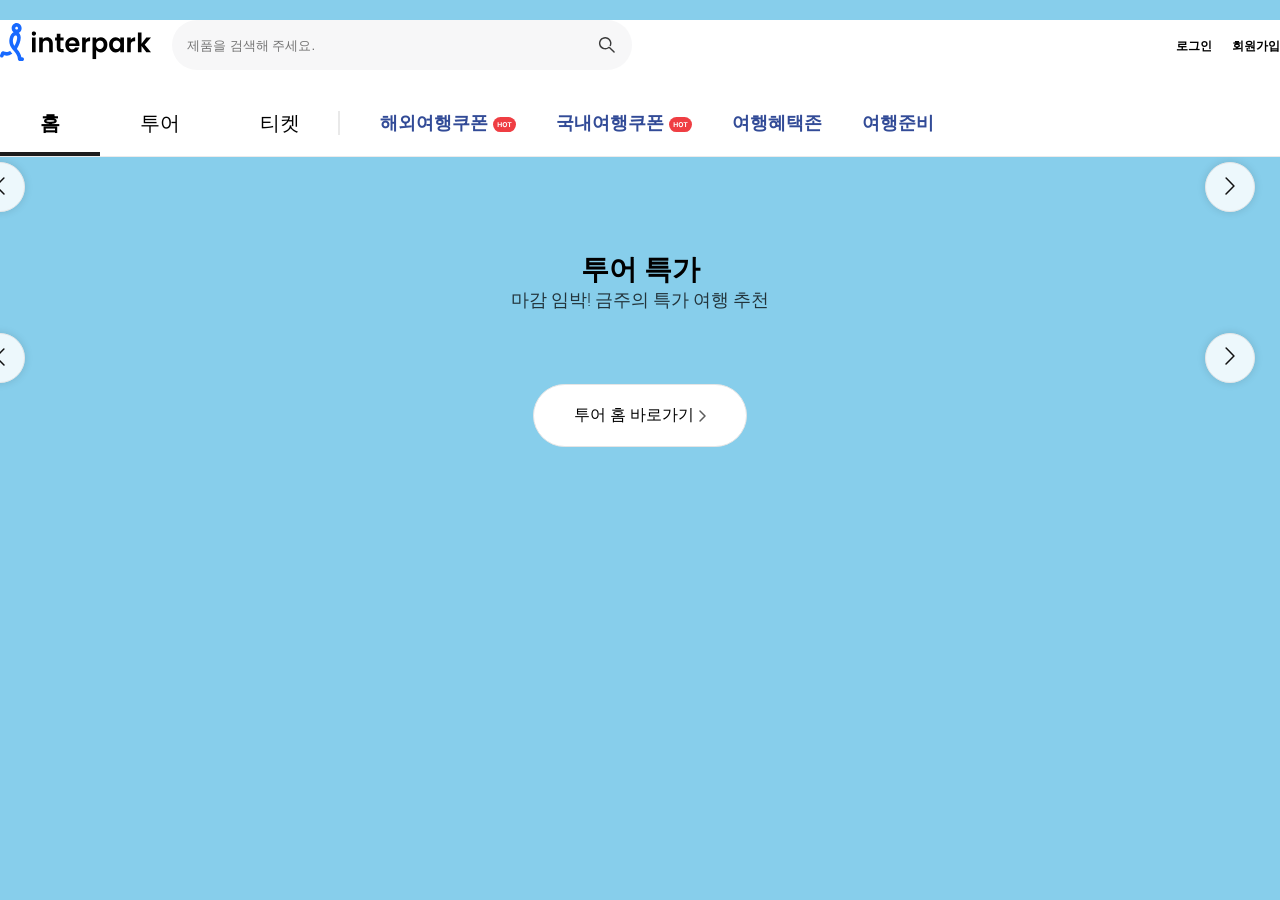
==== public/index.html @ 68030ad2 "[feat] 반응형 작업" ====
<!DOCTYPE html>
<html lang="ko">
  <head>
    <meta charset="UTF-8" />
    <meta name="viewport" content="width=device-width, initial-scale=1.0" />
    <title>나의 til</title>
    <!-- 외부 라이브러리 -->
    <link
      rel="stylesheet"
      href="https://necolas.github.io/normalize.css/8.0.1/normalize.css"
    />
    <link
      rel="stylesheet"
      href="https://cdn.jsdelivr.net/npm/swiper@11/swiper-bundle.min.css"
    />
    <script src="https://cdn.jsdelivr.net/npm/swiper@11/swiper-bundle.min.js"></script>

    <link rel="stylesheet" href="css/common.css" />
    <link rel="stylesheet" href="css/header.css" />
    <link rel="stylesheet" href="css/banner.css" />
    <link rel="stylesheet" href="css/tour.css" />
    <!-- <link rel="stylesheet" href="css/box.css" /> -->
    <!-- js 초기 코드 -->
    <script src="js/index.js"></script>
    <script src="js/header.js"></script>
    <script src="js/banner.js"></script>
    <script src="js/tour.js"></script>
  </head>
  <body>
    <!-- <div class="box_wrap">
      <div class="box"></div>
    </div> -->
    <!-- 전체 레이아웃 -->
    <div class="wrap">
      <!-- 상단 -->
      <header class="header">
        <div class="layout">
          <!-- 상단의 위 -->
          <div class="header_top">
            <div class="header_top_left">
              <!-- 로고 -->
              <div class="logo">
                <a href="http://www.interpark.com" target="_blank">
                  <img src="images/logo.svg" alt="로고" title="인터파크" />
                </a>
              </div>
              <!-- 제품 검색 -->
              <div class="search">
                <!-- 제품 검색 API 연동 -->
                <form class="search_form">
                  <input
                    class="search_form_word"
                    type="text"
                    placeholder="제품을 검색해 주세요."
                  />
                  <input
                    class="search_form_button"
                    type="submit"
                    value="검색"
                  />
                </form>
              </div>
            </div>
            <div class="header_top_right">
              <ul class="member">
                <li><a href="#">로그인</a></li>
                <li><a href="#">회원가입</a></li>
              </ul>
            </div>
          </div>
          <!-- 상단의 아래 -->
          <div class="header_bottom">
            <div class="header_bottom_nav">
              <ul class="nav">
                <li><a href="#" class="focus">홈</a></li>
                <li><a href="#">투어</a></li>
                <li><a href="#">티켓</a></li>
              </ul>
            </div>
            <div class="header_bottom_eventmenu">
              <ul class="coupon">
                <li>
                  <a href="#">
                    해외여행쿠폰
                    <img
                      src="images/badge_hot.svg"
                      alt="해외여행쿠폰"
                      title="해외여행쿠폰"
                    />
                  </a>
                </li>
                <li>
                  <a href="#">
                    국내여행쿠폰
                    <img
                      src="images/badge_hot.svg"
                      alt="국내여행쿠폰"
                      title="국내여행쿠폰"
                    />
                  </a>
                </li>
                <li><a href="#">여행혜택존</a></li>
                <li><a href="#">여행준비</a></li>
              </ul>
            </div>
          </div>
        </div>
      </header>
      <!-- 메인 -->
      <main>
        <div class="layout">
          <!-- Banner -->
          <div class="banner">
            <!-- 절대로 swiper 단어는 고치지 않는다 -->
            <div class="swiper sw_banner">
              <div class="swiper-wrapper">
                <!-- API 연동 -->
              </div>
              <div class="swiper-pagination"></div>
            </div>
            <!-- <div class="banner_slide">
              <div class="banner_list">
                <a href="#">
                  <img src="images/v1.png" alt="banner" title="배너" />
                </a>
              </div>
              <div class="banner_list">
                <a href="#">
                  <img src="images/v2.jpg" alt="banner2" title="배너2" />
                </a>
              </div>
            </div> -->
            <button class="slide_bt banner_left">
              <img src="images/slider_arrow.svg" alt="left" title="left" />
            </button>
            <button class="slide_bt banner_right">
              <img src="images/slider_arrow.svg" alt="right" title="right" />
            </button>
          </div>
          <!-- Tour -->
          <div class="tour">
            <div class="section_top">
              <h2 class="section_title">투어 특가</h2>
              <span class="section_desc">마감 임박! 금주의 특가 여행 추천</span>
            </div>
            <div class="section_list">
              <!-- Start 목록 영역 -->
              <div class="section_category">
                <ul class="section_category_bts">
                  <!-- <li><button class="cate_focus">마감임박</button></li>
                  <li><button>패키지</button></li>
                  <li><button>국내숙소</button></li>
                  <li><button>해외숙소</button></li>
                  <li><button>투어/입장권</button></li> -->
                </ul>
              </div>
              <div class="section_slide">
                <!-- Swiper 투어 영역 -->
                <div class="swiper sw_tour">
                  <div class="swiper-wrapper">
                    <!-- API 연동 -->
                  </div>
                </div>
                <button class="slide_bt tour_prev banner_left">
                  <img src="images/slider_arrow.svg" alt="left" title="left" />
                </button>
                <button class="slide_bt tour_next banner_right">
                  <img
                    src="images/slider_arrow.svg"
                    alt="right"
                    title="right"
                  />
                </button>
                <!-- <div class="item">
                  <a href="#">
                    <div class="item_image">
                      <img src="images/v3.jpg" alt="나트랑" title="나트랑" />
                    </div>
                    <span class="item_name">나트랑</span>
                    <div class="item_text">
                      <span class="item_coupon">
                        [10%쿠폰] 아동 동반 가족여행 강력 추천
                      </span>
                      <p class="item_desc">
                        방콕/파타야 5일, 중대형기종(347석) 탑승, 24년 오픈 5성
                        윈덤 좀티엔 파타야, 마사지 2시간, 핵심일정 포함
                      </p>
                      <span class="item_price"><b>109,000</b>원~</span>
                    </div>
                  </a>
                </div>
                <div class="item">
                  <a href="#">
                    <div class="item_image">
                      <img src="images/v3.jpg" alt="나트랑" title="나트랑" />
                    </div>
                    <span class="item_name">나트랑</span>
                    <div class="item_text">
                      <span class="item_coupon">
                        [10%쿠폰] 아동 동반 가족여행 강력 추천
                      </span>
                      <p class="item_desc">
                        방콕/파타야 5일, 중대형기종(347석) 탑승, 24년 오픈 5성
                        윈덤 좀티엔 파타야, 마사지 2시간, 핵심일정 포함
                      </p>
                      <span class="item_price"><b>109,000</b>원~</span>
                    </div>
                  </a>
                </div>
                <div class="item">
                  <a href="#">
                    <div class="item_image">
                      <img src="images/v3.jpg" alt="나트랑" title="나트랑" />
                    </div>
                    <span class="item_name">나트랑</span>
                    <div class="item_text">
                      <span class="item_coupon">
                        [10%쿠폰] 아동 동반 가족여행 강력 추천
                      </span>
                      <p class="item_desc">
                        방콕/파타야 5일, 중대형기종(347석) 탑승, 24년 오픈 5성
                        윈덤 좀티엔 파타야, 마사지 2시간, 핵심일정 포함
                      </p>
                      <span class="item_price"><b>109,000</b>원~</span>
                    </div>
                  </a>
                </div> -->
              </div>
              <!-- End 목록 영역 -->
            </div>
            <div class="section_bts">
              <a href="#">
                투어 홈 바로가기
                <img
                  src="images/icon_linkArrow.svg"
                  alt="투어 홈 바로가기"
                  title="투어 홈 바로가기"
                />
              </a>
            </div>
          </div>
          <!-- Trip -->
          <div></div>
          <!-- Ticket -->
          <div></div>
          <!-- Live -->
          <div></div>
        </div>
      </main>
      <!-- 하단 -->
      <footer>
        <div></div>
      </footer>
    </div>
  </body>
</html>
---- public/css/common.css ----
@charset "utf-8";
@import url("https://fonts.googleapis.com/css2?family=Roboto:ital,wght@0,100..900;1,100..900&display=swap");

* {
  margin: 0;
  padding: 0;
  box-sizing: border-box;
  outline-style: none;
}

/* 태그 선택 : 추천하는 각 태그 별 기본값 */
a {
  text-decoration: none;
  color: #000000;
}
ul {
  list-style: none;
}
html {
  width: 100%;
  /* 디자인 보고 수정 */
  font-size: 12px;
}
body {
  width: 100%;
  font-size: 1rem;
  /* 디자인 보고 수정 */
  color: #000000;
  /* 글꼴이 필요로 함. */
  font-family: "Segoe UI", Roboto, Arial, "Noto Sans", sans-serif,
    "Apple Color Emoji", "Segoe UI Emoji", "Segoe UI Symbol", "Noto Color Emoji";
  font-weight: normal;
  font-size: 1.3rem;
  line-height: 1.3;
}

.wrap {
  width: 100%;
}
.layout {
  max-width: 1280px;
  margin: 0 auto;
  /* margin-top: 0;
    margin-bottom: 0;
    margin-left: auto;
    margin-right: auto; */
}
/* 반응형 작업 */
body {
  background-color: skyblue;
}

@media screen and (max-width: 1024px) {
  body {
    background-color: aqua;
  }
}

@media screen and (max-width: 960px) {
  body {
    background-color: orange;
  }
}

@media screen and (max-width: 760px) {
  body {
    background-color: hotpink;
  }
}

@media screen and (max-width: 640px) {
  body {
    background-color: yellowgreen;
  }
}
---- public/css/header.css ----
.header {
  position: relative;
  width: 100%;
  background-color: #ffffff;
  border-bottom: 1px solid #ebebeb;
  z-index: 999;
}
.header_down {
  position: fixed;
  left: 0;
  top: 0;
  width: 100%;
  z-index: 999;
}
.header_top {
  position: relative;
  width: 100%;
  display: flex;
  justify-content: space-between;
  align-items: center;

  /* margin-top: 30px;
  margin-bottom: 30px; */
  margin: 20px 0;
}
.header_top_down {
  margin: 0px;
}
.header_top_left {
  display: flex;
  align-items: center;
  gap: 20px;
}
.header_top_right {
  position: relative;
}
.logo > a > img {
  width: 152px;
  height: auto;
}
.search {
}
.search_down {
  position: absolute;
  left: 350px;
  top: 10px;
}
.search_form {
  display: flex;
  align-items: center;
  width: 460px;
}
.search_form_word {
  width: calc(100% - 50px);
  height: 50px;
  background-color: #f7f7f8;
  border: none;
  border-radius: 25px 0px 0px 25px;
  padding-left: 15px;
}
.search_form_button {
  width: 50px;
  height: 50px;
  /* background-color: #f7f7f8; */
  border: none;
  border-radius: 0px 25px 25px 0px;
  font-size: 0;
  cursor: pointer;
  /* background-color: #f7f7f8;
  background-image: url("../images/btn_search.svg");
  background-repeat: no-repeat;
  background-position: center;
  background-size: 18px; */

  background: #f7f7f8 url("../images/btn_search.svg") no-repeat center;
  background-size: 18px;
}
.header_top_right {
}
.member {
  display: flex;
  gap: 20px;
}
.member_down {
  position: absolute;
  right: 0;
  top: 25px;
}
.member > li > a {
  font-size: 12px;
  font-weight: 700;
  color: #000000;
  line-height: 16px;
}
.header_bottom {
  width: 100%;
  display: flex;
  align-items: center;
}
.header_bottom_nav {
}
.nav {
  position: relative;
  display: flex;
  gap: 0px;
}
.nav::after {
  content: "";
  display: block;
  position: absolute;
  right: 0;
  /* top: calc(100% - 50% - 24px / 2); */
  top: 50%;
  transform: translateY(-50%);
  width: 2px;
  height: 24px;
  background-color: #e9e9e9;
}
.nav li a {
  position: relative;
  display: block;
  font-size: 20px;
  font-weight: 400;
  padding: 20px 40px;
}
.nav li a.focus {
  font-weight: 700 !important;
}
.nav li a.focus::after {
  content: "";

  position: absolute;
  left: 0;
  bottom: 0;

  display: block;
  width: 100%;
  height: 4px;
  background-color: #1c1c1c;
}
.header_bottom_eventmenu {
}
.coupon {
  display: flex;
  align-items: center;
  gap: 20px;
  margin-left: 30px;
}
.coupon > li > a {
  display: flex;
  align-items: center;
  gap: 5px;

  font-size: 18px;
  font-weight: 600;
  color: #324b97;
  padding: 0 10px;
}
.coupon > li > a > img {
  transform: translateY(10%);
}
---- public/css/banner.css ----
.banner {
  position: relative;
  margin-top: 30px;
}
/* 스크롤 시 헤더가 반영 안되는 부분 반영해서 레이아웃 적용 */
.banner_fix {
  padding-top: 50px;
}
.banner_slide {
  display: flex;
  gap: 25px;
}
.sw_banner {
  border-radius: 15px;
}
.banner_list {
  border-radius: 15px;
  overflow: hidden;
}
.banner_list img {
  width: 100%;
  height: 100%;
  /* 비율을 유지하면서 영역에 이미 가득 채우기 */
  object-fit: cover;
  display: block;
}
.slide_bt {
  position: absolute;
  top: 50%;
  /* transform: translateY(-50%); */
  width: 50px;
  height: 50px;
  border-radius: 50%;
  cursor: pointer;

  border: 1px solid #e6e6e6;
  background-color: rgba(255, 255, 255, 0.85);
  box-shadow: 0 0 8px rgba(0, 0, 0, 0.13);

  z-index: 100;
}
.banner_left {
  left: 0;
  transform: translateX(-50%) translateY(-50%) rotateY(180deg);
}
.banner_right {
  right: 0;
  transform: translateX(-50%) translateY(-50%);
}
---- public/css/tour.css ----
.tour {
  margin-top: 65px;
}
.section_top {
  padding-bottom: 22px;
}
.section_title {
  text-align: center;
  font-size: 28px;
  font-weight: 700;
}
.section_desc {
  display: block;
  text-align: center;
  font-size: 18px;
  font-weight: 300;
  color: rgba(0, 0, 0, 0.75);
}
.section_list {
  padding-bottom: 6px;
}
.section_category {
  display: flex;
  justify-content: center;
  padding-bottom: 24px;
}
.section_category_bts {
  display: flex;
  gap: 6px;
}
.section_category_bts > li {
}
.section_category_bts > li > button {
  border: 1px solid #e5e5e5;
  background-color: #ffffff;
  padding: 15px 20px;
  border-radius: 52px;
  cursor: pointer;

  font-size: 14px;
  font-weight: 400;

  transition: all 0.3s ease-out;
}
.section_category_bts > li > button.cate_focus {
  border: 1px solid #333333;
  color: #ffffff;
  background-color: #333333;
  font-weight: 700;
}
.section_slide {
  position: relative;
  display: flex;
  gap: 25px;
  margin-bottom: 20px;
}
.item {
  position: relative;
  overflow: hidden;
  border: 1px solid #e5e5e5;
  border-radius: 10px;
}
.item > a {
}
.item_image {
  width: 100%;
  height: 250px;
  overflow: hidden;
  margin-bottom: 25px;
}
.item_image > img {
  width: 100%;
  /* 비율을 유지하면서 영역에 이미지 가득 채우기 */
  height: 100%;
  object-fit: cover;
  display: block;
}
.item_name {
  position: absolute;
  left: 20px;
  top: 235px;

  background-color: #1769ff;
  color: #ffffff;
  font-size: 16px;
  font-weight: 700;

  border-radius: 4px;
  padding: 10px;
}
.item_text {
  padding: 20px;
}
.item_coupon {
  display: block;
  font-size: 16px;
  font-weight: 400;
  color: #1769ff;
  /* 줄내림 방지 */
  white-space: nowrap;
  /* 말줄임 처리 */
  overflow: hidden;
  text-overflow: ellipsis;
}
.item_desc {
  display: block;
  font-size: 14px;
  font-weight: 400;
  color: #333333;
  /* 줄내림 방지 */
  white-space: nowrap;
  /* 말줄임 처리 */
  overflow: hidden;
  text-overflow: ellipsis;
}
.item_price {
  font-size: 16px;
  font-weight: 400;
}
.item_price > b {
  font-size: 22px;
  font-weight: 700;
}
.item > a > img {
}
.item > a > span {
}
.item > a > p {
}
.section_bts {
  display: flex;
  justify-content: center;
}
.section_bts > a {
  border: 1px solid #e5e5e5;
  padding: 20px 40px;
  border-radius: 40px;

  background-color: #ffffff;
  font-size: 16px;
  font-weight: 400;

  display: flex;
  align-items: center;
  gap: 5px;
}
.section_bts > a > img {
  transform: translateY(1px);
}

/* swiper 버튼 비활성 시 표현 */
.swiper-button-disabled {
  display: none;
}
---- public/css/box.css ----
@charset "utf-8";
/* .box_wrap {
  display: block;
  border: 3px solid red;
  overflow: hidden;
}
.box {
  display: block;
  width: 50px;
  border: 3px solid black;
  float: left;
} */

.box_wrap {
  /* position: relative; */
  position: fixed;
  width: 800px;
  height: 100px;
  margin: 0 auto;
  background-color: yellow;
}
.box {
  position: absolute;
  left: 100px;
  bottom: 0px;

  width: 50px;
  height: 50px;
  background-color: red;
}
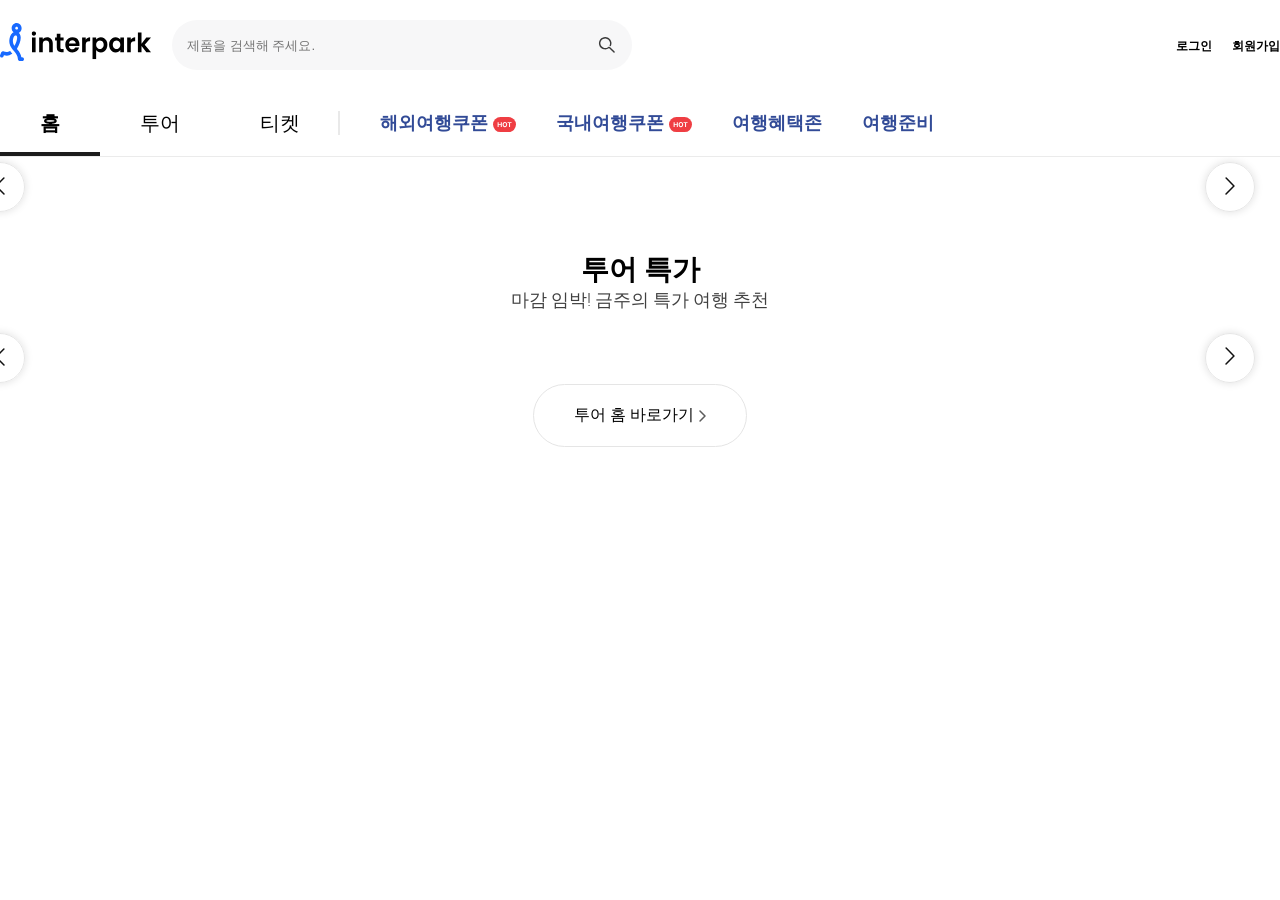
==== commit f96b0159: "[feat] header 반응형 작업" ====
--- a/public/index.html
+++ b/public/index.html
@@ -107,7 +107,7 @@
         </div>
       </header>
       <!-- 메인 -->
-      <main>
+      <main class="main">
         <div class="layout">
           <!-- Banner -->
           <div class="banner">
--- a/public/css/common.css
+++ b/public/css/common.css
@@ -47,29 +47,34 @@
 }
 /* 반응형 작업 */
 body {
-  background-color: skyblue;
+  /* background-color: skyblue; */
+}
+
+/* header 가 fixed 가 되면 강제로 padding 넣기 */
+.main_fixed {
+  padding-top: 150px;
 }
 
 @media screen and (max-width: 1024px) {
   body {
-    background-color: aqua;
+    /* background-color: aqua; */
   }
 }
 
 @media screen and (max-width: 960px) {
   body {
-    background-color: orange;
+    /* background-color: orange; */
   }
 }
 
 @media screen and (max-width: 760px) {
   body {
-    background-color: hotpink;
+    /* background-color: hotpink; */
   }
 }
 
 @media screen and (max-width: 640px) {
   body {
-    background-color: yellowgreen;
+    /* background-color: yellowgreen; */
   }
 }
--- a/public/css/header.css
+++ b/public/css/header.css
@@ -21,10 +21,10 @@
 
   /* margin-top: 30px;
   margin-bottom: 30px; */
-  margin: 20px 0;
+  padding: 20px 0;
 }
 .header_top_down {
-  margin: 0px;
+  padding: 0px;
 }
 .header_top_left {
   display: flex;
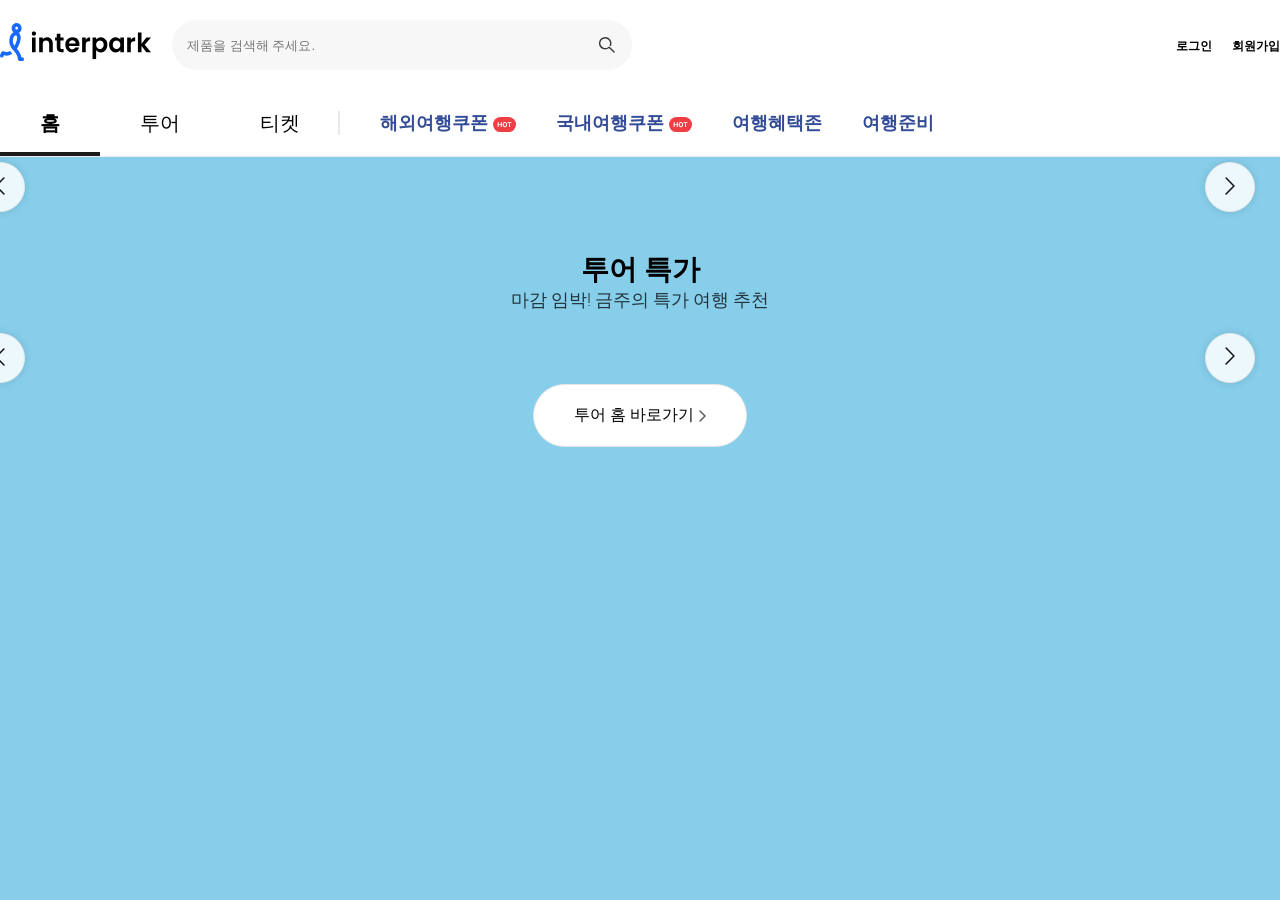
==== commit 976ec2cd: "[chore] 슬라이드 화살표 버튼 수정, postCss 추가" ====
--- a/public/index.html
+++ b/public/index.html
@@ -130,10 +130,10 @@
                 </a>
               </div>
             </div> -->
-            <button class="slide_bt banner_left">
+            <button class="slide_bt banner_prev slide_bt_left">
               <img src="images/slider_arrow.svg" alt="left" title="left" />
             </button>
-            <button class="slide_bt banner_right">
+            <button class="slide_bt banner_next slide_bt_right">
               <img src="images/slider_arrow.svg" alt="right" title="right" />
             </button>
           </div>
@@ -161,10 +161,10 @@
                     <!-- API 연동 -->
                   </div>
                 </div>
-                <button class="slide_bt tour_prev banner_left">
+                <button class="slide_bt tour_prev slide_bt_left">
                   <img src="images/slider_arrow.svg" alt="left" title="left" />
                 </button>
-                <button class="slide_bt tour_next banner_right">
+                <button class="slide_bt tour_next slide_bt_right">
                   <img
                     src="images/slider_arrow.svg"
                     alt="right"
--- a/public/css/common.css
+++ b/public/css/common.css
@@ -47,7 +47,7 @@
 }
 /* 반응형 작업 */
 body {
-  /* background-color: skyblue; */
+  background-color: skyblue;
 }
 
 /* header 가 fixed 가 되면 강제로 padding 넣기 */
@@ -55,26 +55,55 @@
   padding-top: 150px;
 }
 
+/* slide 관련 공통 */
+.slide_bt {
+  position: absolute;
+  top: 50%;
+  /* transform: translateY(-50%); */
+  width: 50px;
+  height: 50px;
+  border-radius: 50%;
+  cursor: pointer;
+
+  border: 1px solid #e6e6e6;
+  background-color: rgba(255, 255, 255, 0.85);
+  box-shadow: 0 0 8px rgba(0, 0, 0, 0.13);
+
+  z-index: 100;
+}
+.slide_bt_left {
+  left: 0;
+  transform: translateX(-50%) translateY(-50%) rotateY(180deg);
+}
+.slide_bt_right {
+  right: 0;
+  transform: translateX(-50%) translateY(-50%);
+}
+/* swiper 버튼 비활성 시 표현 */
+.swiper-button-disabled {
+  display: none;
+}
+
 @media screen and (max-width: 1024px) {
   body {
-    /* background-color: aqua; */
+    background-color: aqua;
   }
 }
 
 @media screen and (max-width: 960px) {
   body {
-    /* background-color: orange; */
+    background-color: orange;
   }
 }
 
 @media screen and (max-width: 760px) {
   body {
-    /* background-color: hotpink; */
+    background-color: hotpink;
   }
 }
 
 @media screen and (max-width: 640px) {
   body {
-    /* background-color: yellowgreen; */
+    background-color: yellowgreen;
   }
 }
--- a/public/css/banner.css
+++ b/public/css/banner.css
@@ -24,26 +24,3 @@
   object-fit: cover;
   display: block;
 }
-.slide_bt {
-  position: absolute;
-  top: 50%;
-  /* transform: translateY(-50%); */
-  width: 50px;
-  height: 50px;
-  border-radius: 50%;
-  cursor: pointer;
-
-  border: 1px solid #e6e6e6;
-  background-color: rgba(255, 255, 255, 0.85);
-  box-shadow: 0 0 8px rgba(0, 0, 0, 0.13);
-
-  z-index: 100;
-}
-.banner_left {
-  left: 0;
-  transform: translateX(-50%) translateY(-50%) rotateY(180deg);
-}
-.banner_right {
-  right: 0;
-  transform: translateX(-50%) translateY(-50%);
-}
--- a/public/css/tour.css
+++ b/public/css/tour.css
@@ -147,8 +147,3 @@
 .section_bts > a > img {
   transform: translateY(1px);
 }
-
-/* swiper 버튼 비활성 시 표현 */
-.swiper-button-disabled {
-  display: none;
-}
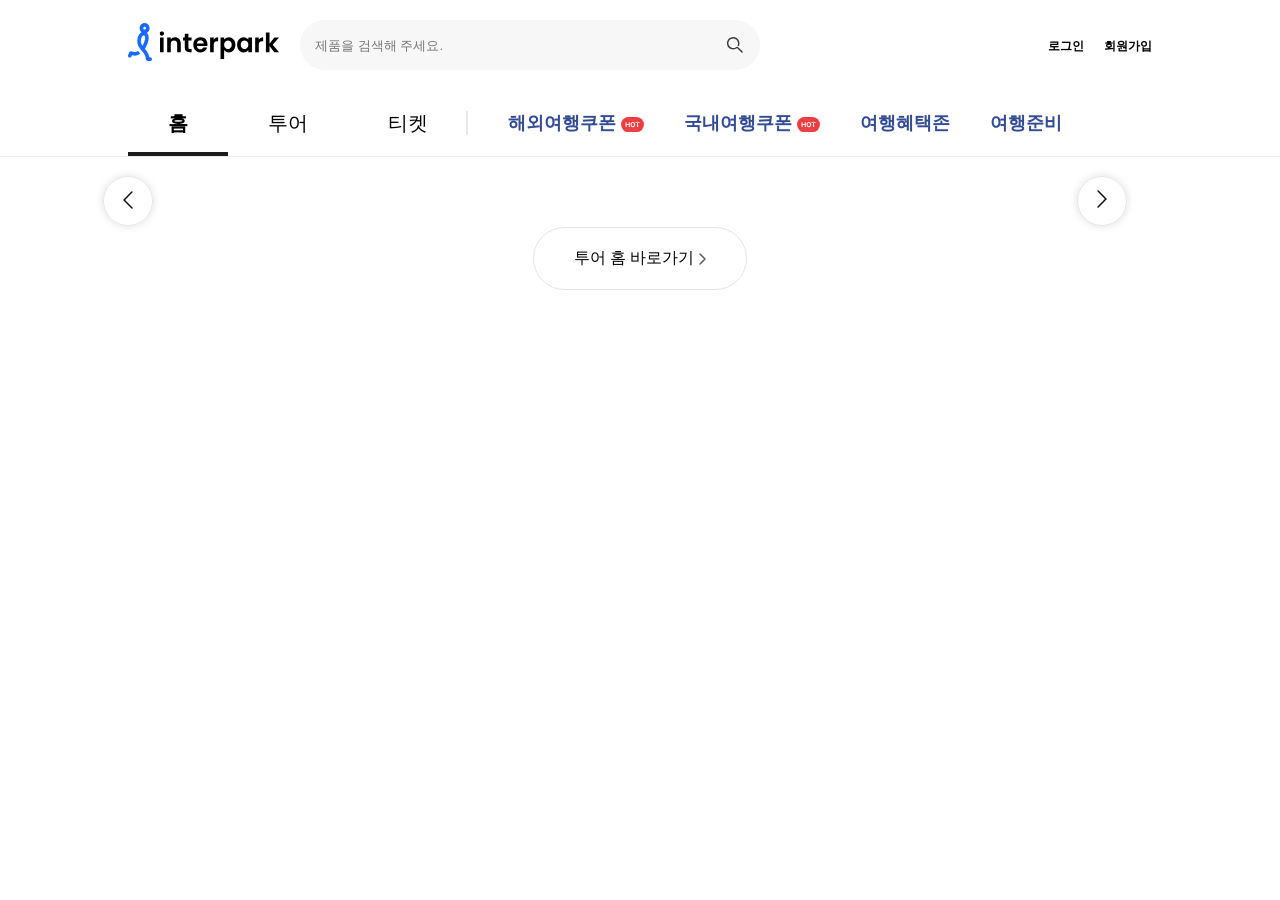
==== commit c11e7e05: "[feat] 반응형 header 작업" ====
--- a/public/index.html
+++ b/public/index.html
@@ -106,6 +106,8 @@
           </div>
         </div>
       </header>
+      <!-- 모바일 상단 -->
+      <div class="m_header">모바일 헤더</div>
       <!-- 메인 -->
       <main class="main">
         <div class="layout">
--- a/public/css/common.css
+++ b/public/css/common.css
@@ -47,7 +47,23 @@
 }
 /* 반응형 작업 */
 body {
-  background-color: skyblue;
+  /* background-color: skyblue; */
+}
+
+@media all and (max-width: 1280px) {
+  .layout {
+    max-width: 1024px;
+  }
+}
+@media all and (max-width: 1028px) {
+  .layout {
+    max-width: 760px;
+  }
+}
+@media all and (max-width: 760px) {
+  .layout {
+    max-width: 100%;
+  }
 }
 
 /* header 가 fixed 가 되면 강제로 padding 넣기 */
@@ -86,24 +102,24 @@
 
 @media screen and (max-width: 1024px) {
   body {
-    background-color: aqua;
+    /* background-color: aqua; */
   }
 }
 
 @media screen and (max-width: 960px) {
   body {
-    background-color: orange;
+    /* background-color: orange; */
   }
 }
 
 @media screen and (max-width: 760px) {
   body {
-    background-color: hotpink;
+    /* background-color: hotpink; */
   }
 }
 
-@media screen and (max-width: 640px) {
+@media screen and (max-width: 540px) {
   body {
-    background-color: yellowgreen;
+    /* background-color: yellowgreen; */
   }
 }
--- a/public/css/header.css
+++ b/public/css/header.css
@@ -1,23 +1,26 @@
 .header {
-  position: relative;
+  position: fixed;
+  left: 0;
+  top: 0;
+
+  z-index: 999;
   width: 100%;
   background-color: #ffffff;
   border-bottom: 1px solid #ebebeb;
-  z-index: 999;
 }
 .header_down {
   position: fixed;
+  top: 0;
   left: 0;
-  top: 0;
+  z-index: 999;
   width: 100%;
-  z-index: 999;
 }
 .header_top {
   position: relative;
-  width: 100%;
   display: flex;
   justify-content: space-between;
   align-items: center;
+  width: 100%;
 
   /* margin-top: 30px;
   margin-bottom: 30px; */
@@ -42,8 +45,8 @@
 }
 .search_down {
   position: absolute;
+  top: 6px;
   left: 350px;
-  top: 10px;
 }
 .search_form {
   display: flex;
@@ -61,11 +64,7 @@
 .search_form_button {
   width: 50px;
   height: 50px;
-  /* background-color: #f7f7f8; */
-  border: none;
-  border-radius: 0px 25px 25px 0px;
   font-size: 0;
-  cursor: pointer;
   /* background-color: #f7f7f8;
   background-image: url("../images/btn_search.svg");
   background-repeat: no-repeat;
@@ -74,8 +73,13 @@
 
   background: #f7f7f8 url("../images/btn_search.svg") no-repeat center;
   background-size: 18px;
+  /* background-color: #f7f7f8; */
+  border: none;
+  border-radius: 0px 25px 25px 0px;
+  cursor: pointer;
 }
 .header_top_right {
+  position: relative;
 }
 .member {
   display: flex;
@@ -83,19 +87,19 @@
 }
 .member_down {
   position: absolute;
+  top: 30px;
   right: 0;
-  top: 25px;
 }
 .member > li > a {
   font-size: 12px;
   font-weight: 700;
+  line-height: 16px;
   color: #000000;
-  line-height: 16px;
 }
 .header_bottom {
-  width: 100%;
   display: flex;
   align-items: center;
+  width: 100%;
 }
 .header_bottom_nav {
 }
@@ -105,38 +109,37 @@
   gap: 0px;
 }
 .nav::after {
-  content: "";
-  display: block;
   position: absolute;
-  right: 0;
   /* top: calc(100% - 50% - 24px / 2); */
   top: 50%;
-  transform: translateY(-50%);
+  right: 0;
+  display: block;
   width: 2px;
   height: 24px;
   background-color: #e9e9e9;
+  transform: translateY(-50%);
+  content: "";
 }
 .nav li a {
   position: relative;
   display: block;
+  padding: 20px 40px;
   font-size: 20px;
   font-weight: 400;
-  padding: 20px 40px;
 }
 .nav li a.focus {
   font-weight: 700 !important;
 }
 .nav li a.focus::after {
-  content: "";
-
   position: absolute;
+  bottom: 0;
   left: 0;
-  bottom: 0;
 
   display: block;
   width: 100%;
   height: 4px;
   background-color: #1c1c1c;
+  content: "";
 }
 .header_bottom_eventmenu {
 }
@@ -149,13 +152,39 @@
 .coupon > li > a {
   display: flex;
   align-items: center;
-  gap: 5px;
+  padding: 0 10px;
 
   font-size: 18px;
   font-weight: 600;
   color: #324b97;
-  padding: 0 10px;
+  gap: 5px;
 }
 .coupon > li > a > img {
   transform: translateY(10%);
 }
+
+/* 모바일 헤더 */
+.m_header {
+  display: none;
+  position: fixed;
+  top: 0;
+  left: 0;
+  z-index: 999;
+  width: 100%;
+  height: 54px;
+  background-color: #fff;
+  border-bottom: 1px solid #ebebeb;
+}
+
+/* 반응형 작업 */
+@media all and (max-width: 1024px) {
+  main {
+    padding-top: 54px;
+  }
+  .header {
+    display: none;
+  }
+  .m_header {
+    display: block;
+  }
+}
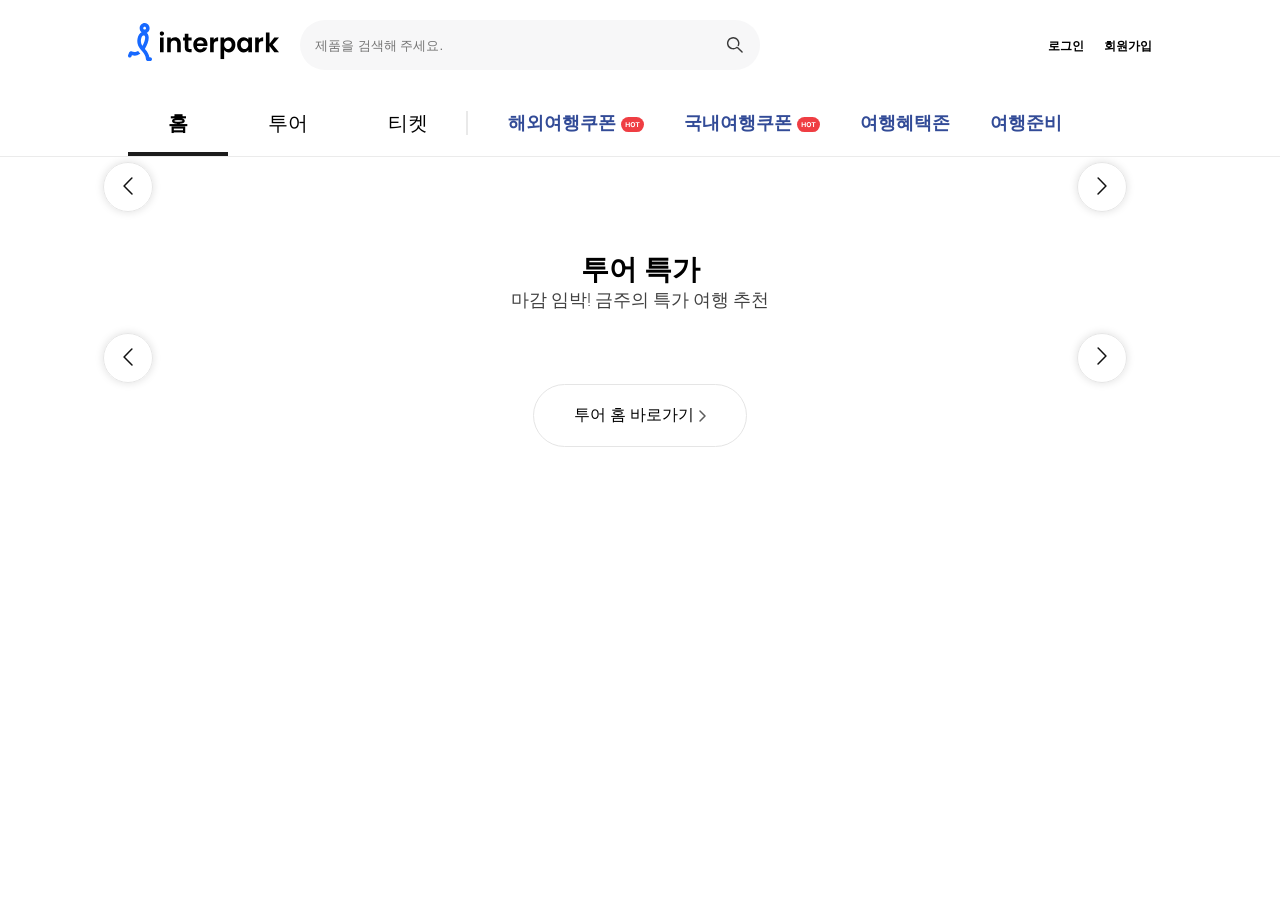
==== commit c08aec30: "[feat] 모바일 헤더 css 추가" ====
--- a/public/index.html
+++ b/public/index.html
@@ -107,7 +107,18 @@
         </div>
       </header>
       <!-- 모바일 상단 -->
-      <div class="m_header">모바일 헤더</div>
+      <div class="m_header">
+        <div class="m_header_menu">
+          <a href="#">홈</a>
+          <a href="#">투어</a>
+          <a href="#">티켓</a>
+        </div>
+        <div class="m_header_search">
+          <a href="">
+            <img src="images/btn_search.svg" alt="제품검색" />
+          </a>
+        </div>
+      </div>
       <!-- 메인 -->
       <main class="main">
         <div class="layout">
--- a/public/css/header.css
+++ b/public/css/header.css
@@ -1,5 +1,5 @@
 .header {
-  position: fixed;
+  position: relative;
   left: 0;
   top: 0;
 
@@ -165,7 +165,10 @@
 
 /* 모바일 헤더 */
 .m_header {
+  padding: 0 20px;
   display: none;
+  justify-content: space-between;
+  align-content: center;
   position: fixed;
   top: 0;
   left: 0;
@@ -174,6 +177,21 @@
   height: 54px;
   background-color: #fff;
   border-bottom: 1px solid #ebebeb;
+}
+.m_header_menu {
+  display: flex;
+  align-items: center;
+  gap: 15px;
+}
+.m_header_menu a {
+  font-size: 20px;
+  font-weight: 700;
+}
+.m_header_search {
+  display: flex;
+  align-items: center;
+}
+.m_header_search a {
 }
 
 /* 반응형 작업 */
@@ -185,6 +203,6 @@
     display: none;
   }
   .m_header {
-    display: block;
+    display: flex;
   }
 }
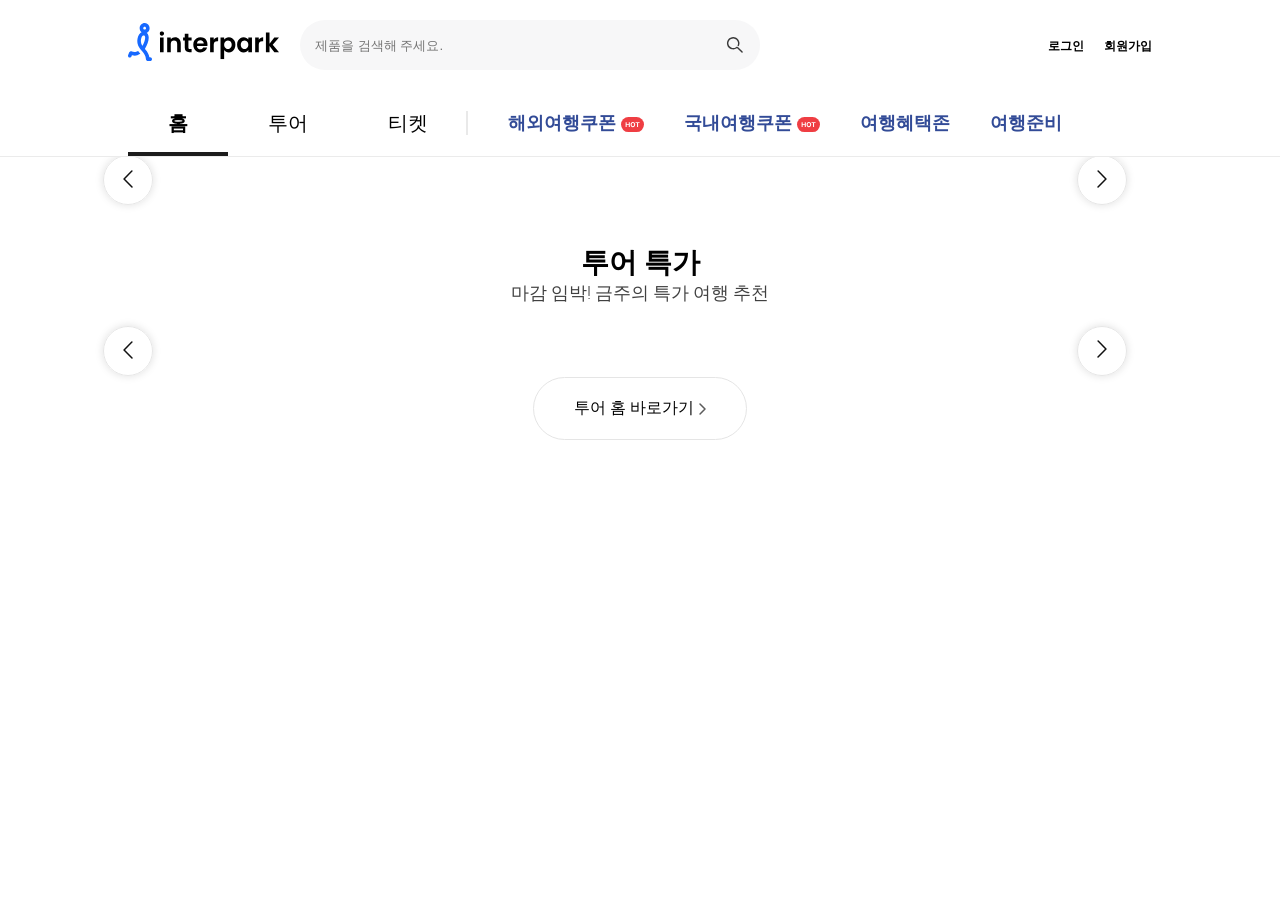
==== commit 4831ffde: "[feat] 배너 부분 반응형 작업" ====
--- a/public/index.html
+++ b/public/index.html
@@ -129,8 +129,8 @@
               <div class="swiper-wrapper">
                 <!-- API 연동 -->
               </div>
-              <div class="swiper-pagination"></div>
-            </div>
+            </div>
+            <div class="swiper-pagination sw_banner_pg"></div>
             <!-- <div class="banner_slide">
               <div class="banner_list">
                 <a href="#">
--- a/public/css/header.css
+++ b/public/css/header.css
@@ -1,5 +1,9 @@
+main {
+  padding-top: 150px;
+}
+
 .header {
-  position: relative;
+  position: fixed;
   left: 0;
   top: 0;
 
--- a/public/css/banner.css
+++ b/public/css/banner.css
@@ -24,3 +24,38 @@
   object-fit: cover;
   display: block;
 }
+
+/* 반응형 코드 */
+.sw_banner_pg {
+  display: none;
+  bottom: -25px !important;
+}
+
+@media all and (max-width: 1024px) {
+  .sw_banner_pg {
+    display: block;
+  }
+  /* 평상 시 버튼 모습 */
+  .sw_banner_pg .swiper-pagination-bullet {
+    width: 6px;
+    height: 6px;
+    opacity: 0.4;
+    background-color: #fff !important;
+  }
+  /* 포커스 시 버튼 모습 */
+  .sw_banner_pg .swiper-pagination-bullet-active {
+    width: 7px;
+    height: 7px;
+    opacity: 1;
+    background-color: #fff !important;
+  }
+}
+
+@media all and (max-width: 960px) {
+  .sw_banner {
+    width: 350px;
+  }
+  .sw_banner_pg {
+    bottom: 10px !important;
+  }
+}
